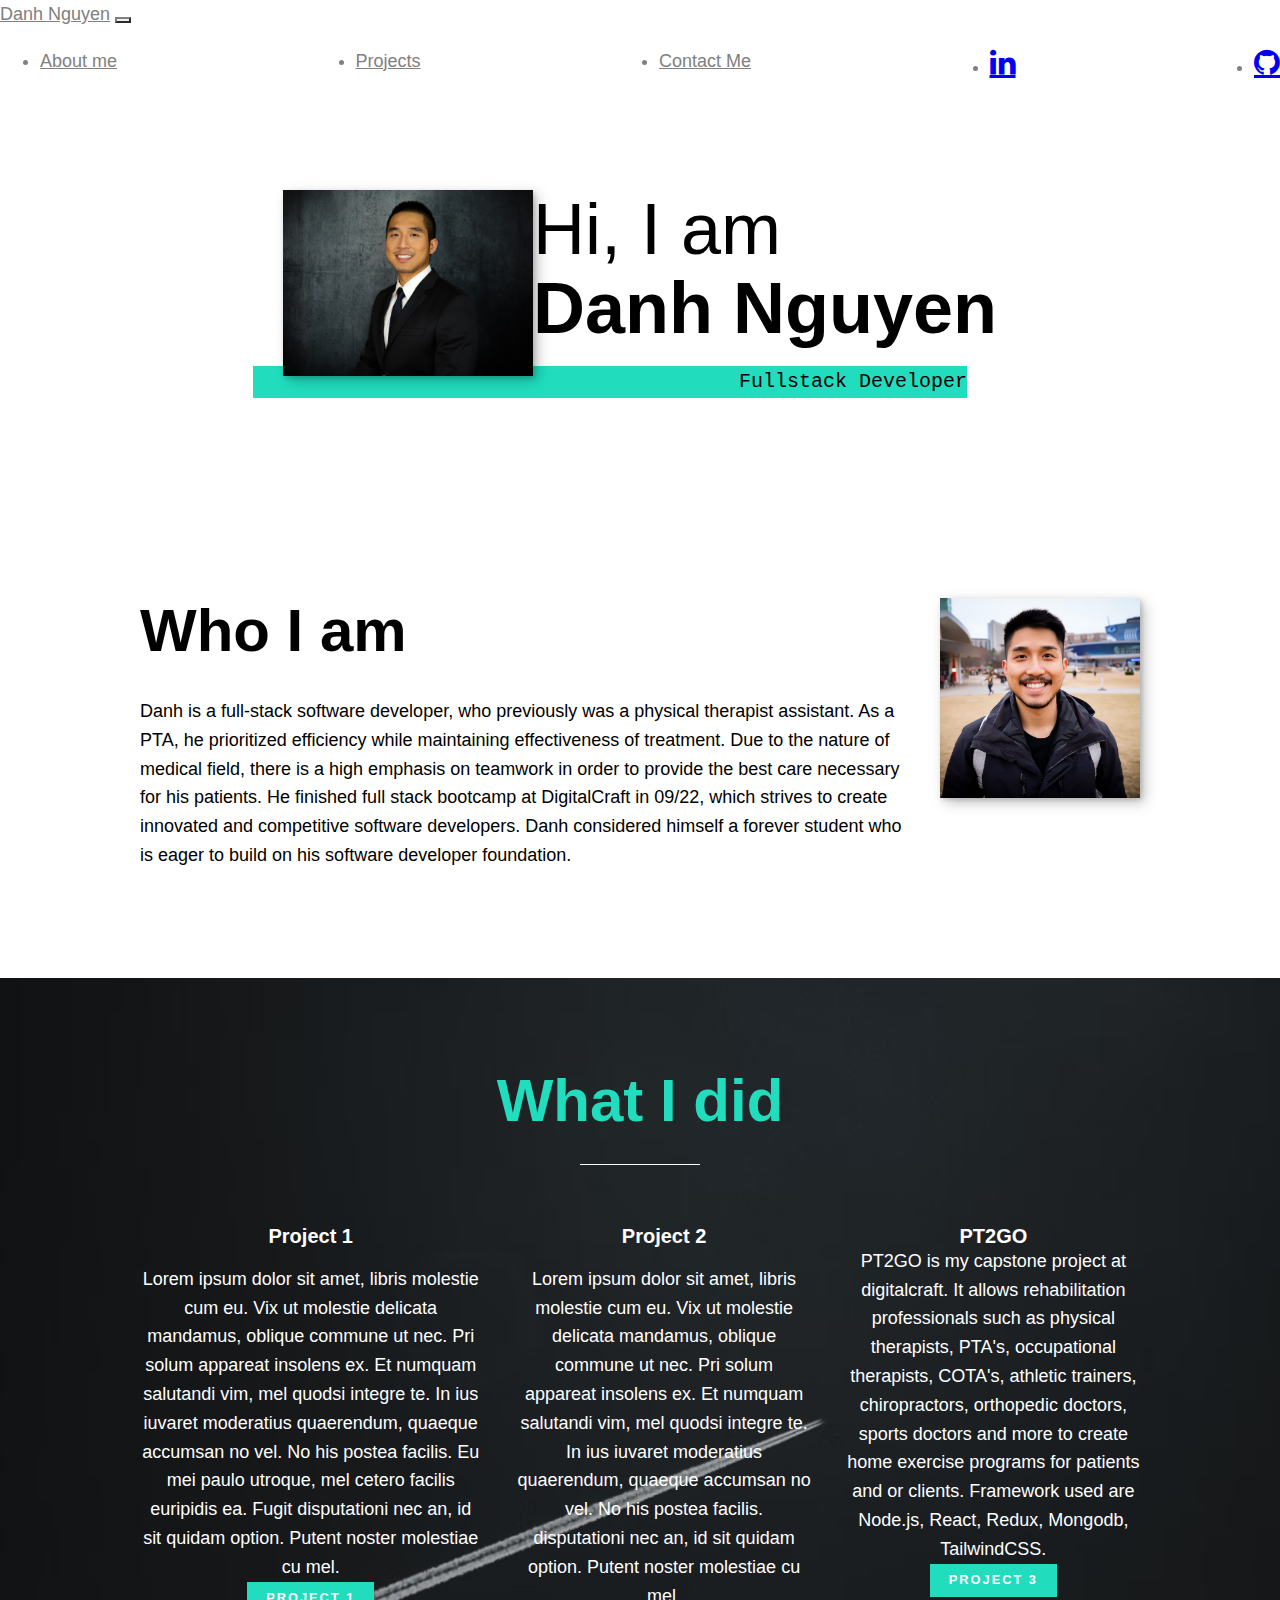
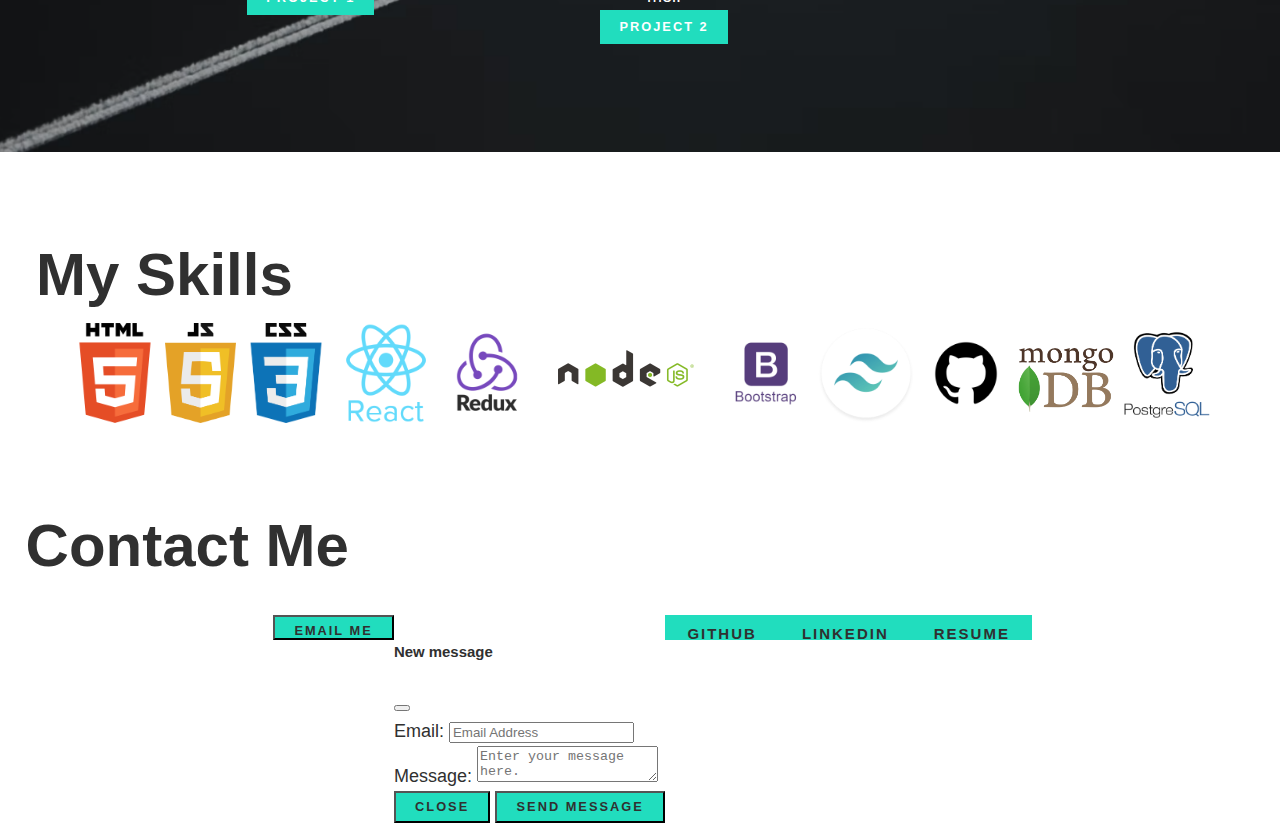
==== index.html @ 998408da "updated resume" ====
<!DOCTYPE html>
<html lang="en">
  <head>
    <meta charset="UTF-8" />
    <meta http-equiv="X-UA-Compatible" content="IE=edge" />
    <meta name="viewport" content="width=device-width, initial-scale=1.0" />
    <!-- CSS only -->
    <link
      href="https://cdn.jsdelivr.net/npm/bootstrap@5.2.0-beta1/dist/css/bootstrap.min.css"
      rel="stylesheet"
      integrity="sha384-0evHe/X+R7YkIZDRvuzKMRqM+OrBnVFBL6DOitfPri4tjfHxaWutUpFmBp4vmVor"
      crossorigin="anonymous"
    />
    <script
      src="https://cdn.jsdelivr.net/npm/bootstrap@5.2.0-beta1/dist/js/bootstrap.bundle.min.js"
      integrity="sha384-pprn3073KE6tl6bjs2QrFaJGz5/SUsLqktiwsUTF55Jfv3qYSDhgCecCxMW52nD2"
      crossorigin="anonymous"
    ></script>
    <link rel="stylesheet" href="./style.css" />
    <link
      rel="stylesheet"
      href="https://cdnjs.cloudflare.com/ajax/libs/font-awesome/4.7.0/css/font-awesome.min.css"
    />
    <title>Portfolio</title>
  </head>
  <nav class="navbar navbar-expand-lg nav-link">
    <div class="container-fluid">
      <a href="#home" class="navbar-brand">Danh Nguyen</a>
      <button
        class="navbar-toggler ml-auto custom-toggler"
        type="button"
        data-bs-toggle="collapse"
        data-bs-target="#navbarSupportedContent"
      >
        <span class="navbar-toggler-icon"></span>
      </button>
      <div
        class="collapse navbar-collapse nav-link"
        id="navbarSupportedContent"
      >
        <ul class="navbar-nav ms-auto mb-2 mb-lg-0 nav-link navbarr">
          <li class="nav-item">
            <a class="nav-link active" aria-current="page" href="#aboutMe"
              >About me</a
            >
          </li>
          <li class="nav-item">
            <a class="nav-link active" href="#services">Projects</a>
          </li>
          <li class="nav-item">
            <a class="nav-link active" href="#contactMe">Contact Me</a>
          </li>
          <li>
            <a
              href="https://www.linkedin.com/in/danh-nguyen-223625219/"
              target="_blank"
              class="fa fa-linkedin"
              style="font-size: 30px"
            ></a>
          </li>
          <li>
            <a
              href="https://github.com/dannyng777"
              target="_blank"
              class="fa fa-github"
              style="font-size: 30px"
            ></a>
          </li>
          <!-- <li class="nav-item dropdown">
            <a class="nav-link dropdown-toggle" href="#" id="navbarDropdown" role="button" data-bs-toggle="dropdown" aria-expanded="false">
                Dropdown
            </a>
            <ul class="dropdown-menu" aria-labelledby="navbarDropdown">
                <li><a class="dropdown-item" href="#">Action</a></li>
                <li><a class="dropdown-item" href="#">Another action</a></li>
                <li><hr class="dropdown-divider"></li>
                <li><a class="dropdown-item" href="#">Something else here</a></li>
            </ul>
        </li> -->
        </ul>
      </div>
    </div>
  </nav>
  <body>
    <!-- <img id="background" background="/Portfolio/ales-nesetril-Im7lZjxeLhg-unsplash Medium.jpg"> -->
    <!--Actual page-->
    <!--Intro page-->
    <section class="intro" id="">
      <h1 class="section__title section__title--intro">
        Hi, I am <strong>Danh Nguyen</strong>
      </h1>
      <p class="section__subtitle section__subtitle--intro">
        Fullstack Developer
      </p>
      <img src="pics/ProfilePic.JPG" alt="" class="intro__img" />
    </section>
    <!--About Me-->
    <section class="about-me" id="aboutMe">
      <h2 class="section__title section__title--about">Who I am</h2>
      <p class="section__subtitle section__title--about"></p>
      <div class="about-me__body">
        <p>
          Danh is a full-stack software developer, who previously was a physical therapist assistant. As a PTA, he prioritized
          efficiency while maintaining effectiveness of treatment. Due to the
          nature of medical field, there is a high emphasis on teamwork in order
          to provide the best care necessary for his patients. He finished full
          stack bootcamp at DigitalCraft in 09/22, which strives to create
          innovated and competitive software developers. Danh considered himself
          a forever student who is eager to build on his software developer
          foundation.
        </p>
        <p></p>
      </div>
      <img src="pics/atlantaProfilePic.jpg" alt="" class="about-me__img" />
      <!-- add About Me picture-->
    </section>
    <!--Services-->
    <section class="my-services" id="services">
      <h2 class="section__title section__title--services">What I did</h2>
      <div class="services">
        <div class="service">
          <h3>Project 1</h3>
          <p>
            Lorem ipsum dolor sit amet, libris molestie cum eu. Vix ut molestie
            delicata mandamus, oblique commune ut nec. Pri solum appareat
            insolens ex. Et numquam salutandi vim, mel quodsi integre te. In ius
            iuvaret moderatius quaerendum, quaeque accumsan no vel. No his
            postea facilis. Eu mei paulo utroque, mel cetero facilis euripidis
            ea. Fugit disputationi nec an, id sit quidam option. Putent noster
            molestiae cu mel.
            <br>
            <a href="#work" class="btn">Project 1</a>
          </p>
        </div>

        <!-- /project -->
        <div class="service">
          <h3>Project 2</h3>
          <p>
            Lorem ipsum dolor sit amet, libris molestie cum eu. Vix ut molestie
            delicata mandamus, oblique commune ut nec. Pri solum appareat
            insolens ex. Et numquam salutandi vim, mel quodsi integre te. In ius
            iuvaret moderatius quaerendum, quaeque accumsan no vel. No his
            postea facilis. disputationi nec an, id sit quidam option. Putent
            noster molestiae cu mel.
            <br>
            <a href="#work" class="btn">Project 2</a>
          </p>
        </div>

        <!-- /project -->
        <div class="service">
          <h3>PT2GO</h3>
            PT2GO is my capstone project at digitalcraft. It allows rehabilitation professionals such as physical therapists, 
            PTA's, occupational therapists, COTA's, athletic trainers, chiropractors, 
            orthopedic doctors, sports doctors and more to create home exercise programs for patients and or clients.
            Framework used are Node.js, React, Redux, Mongodb, TailwindCSS.
            <br>
          <a target="_blank" href="https://github.com/chrisNGUYENERR/React-PT2Go" class="btn">Project 3</a>
        </div>
        <!-- /project -->
      </div>
      <!--projects-->
    </section>
    <section class="my-work" id="work">
      <h2 class="section__title">My Skills</h2>
      <p class="section__subtitle"></p>
      <div class="portfolio__items">
        <div class="portfolio">
          <a class="portfolio__item">
            <!-- add hef="" to add a link-->
            <img src="pics/HTML.png" alt="" class="portfolio__img" />
          </a>
        </div>
        <div class="portfolio">
          <a class="portfolio__item">
            <img src="pics/JSS.png" alt="" class="portfolio__img" />
          </a>
        </div>
        <div class="portfolio">
          <a class="portfolio__item">
            <img src="pics/CSS.png" alt="" class="portfolio__img" />
          </a>
        </div>
        <div class="portfolio">
          <a class="portfolio__item">
            <img src="pics/React.png" alt="" class="portfolio__img" />
          </a>
        </div>
        <div class="portfolio">
          <a class="portfolio__item">
            <img src="pics/Redux.png" alt="" class="portfolio__img" />
          </a>
        </div>
        <div class="portfolio">
          <a class="portfolio__item">
            <img src="pics/nodeJS.png" alt="" class="portfolio__img" />
          </a>
        </div>
        <div class="portfolio">
          <a class="portfolio__item">
            <img src="pics/Bootstrap.png" alt="" class="portfolio__img" />
          </a>
        </div>
        <div class="portfolio">
          <a class="portfolio__item">
            <img src="pics/Tailwind.png" alt="" class="portfolio__img" />
          </a>
        </div>
        <div class="portfolio">
          <a class="portfolio__item">
            <img src="pics/github.png" alt="" class="portfolio__img" />
          </a>
        </div>
        <div class="portfolio">
          <a class="portfolio__item">
            <img src="pics/mongoDB.png" alt="" class="portfolio__img" />
          </a>
        </div>
        <div class="portfolio">
          <a class="portfolio__item">
            <img src="pics/PostgresSQL.png" alt="" class="portfolio__img" />
          </a>
        </div>
      </div>
    </section>
    <!--Contact Me-->
    <footer class="contact-me" id="contactMe">
      <h2 class="section__title">Contact Me</h2>
      <ul class="social-list">
        <!-- Modal for contact-->
        <button
          type="button"
          class="btn social-list__item"
          data-bs-toggle="modal"
          data-bs-target="#exampleModal"
          data-bs-whatever=""
        >
          Email Me
        </button>
        <div
          class="modal fade"
          id="exampleModal"
          tabindex="-1"
          aria-labelledby="exampleModalLabel"
          aria-hidden="true"
        >
          <div class="modal-dialog">
            <div class="modal-content">
              <div class="modal-header">
                <h5 class="modal-title" id="exampleModalLabel">New message</h5>
                <button
                  type="button"
                  class="btn-close"
                  data-bs-dismiss="modal"
                  aria-label="Close"
                ></button>
              </div>
              <div class="modal-body">
                <form action="https://formsubmit.co/dan.c.nguyen7@gmail.com" method="POST">
                  <div class="mb-3">
                    <label for="recipient-name" class="col-form-label"
                      >Email:</label
                    >
                    <input
                      type="email"
                      class="form-control"
                      id="recipient-name"
                      placeholder="Email Address"
                      required
                    />
                  </div>
                  <div class="mb-3">
                    <label for="message-text" class="col-form-label"
                      >Message:</label
                    >
                    <textarea
                      type="text"
                      class="form-control"
                      id="message-text"
                      placeholder="Enter your message here."
                      required
                    ></textarea>
                  </div>
                    <button
                      type="button"
                      class="btn btn-secondary"
                      data-bs-dismiss="modal"
                    >
                      Close
                    </button>
                    <button type="submit" class="btn btn-primary">
                      Send message
                    </button>
                </form>
              </div>
            </div>
          </div>
        </div>
          <a
            class="btn social-list__item"
            target="_blank"
            style="font-size: 15px"
            href="https://github.com/dannyng777"
          >
            Github</a>
          <a
            class=" btn social-list__item"
            target="_blank"
            style="font-size: 15px"
            href="https://www.linkedin.com/in/danh-nguyen-223625219/"
          >
            LinkedIn</a
          >
          <a
          class=" btn social-list__item"
          target="_blank"
          style="font-size: 15px"
          href="https://docs.google.com/document/d/e/2PACX-1vR_zTY87llMXiBj6zulV5QYeZfVIcs6el648bzgvXRXL-2iZ5l53Z50khIxjmu8Uf8HE3xnyDyCW9Ti/pub"
        >
          Resume</a
        >
      </ul>
    </footer>
    <script src="index.js"></script>
  </body>
</html>
---- style.css ----
/* Custom properties*/
*,
*::before
*::after{
    box-sizing: border-box; /*Changing how padding is calculated, make it within a width */
}

:root{
    --ff-primary: 'Source Sans Pro', sans-serif;
    --ff-secondary: 'Source Code Pro', monospace;

    --fw-reg:300;
    --fw-bold:900;

    
    --clr-light: #fff;
    --clr-text: #303030;
    --clr-accent: #21ddbe;

    --fs-h1: 3rem;
    --fs-h2: 2.25rem;
    --fs-h3: 1.25rem;
    --fs-body: 1rem;

    --bs:0.25em 0.25em 0.75em rgba(0,0,0,.25),
         0.125em 0.125em 0.25em rgba(0,0,0,.15)
}

@media(min-width:800px){
    :root{
        --fs-h1: 4.5rem;
        --fs-h2: 3.75rem;
        --js-h3: 1.5rem;
        --fs-body: 1.125rem;
    }
}

/* General Styling*/
body{
    background:var(--clr-light);
    color: var(--clr-dark);
    margin:0;
    font-family: var(--ff-primary);
    font-size: var(--fs-body);
    line-height: 1.6;
}

section{
    padding: 5em 2em; /* padding for whole section*/
}

img{
    display:block;
    max-width: 100%;
}

strong { font-weight: var(--fw-bold);}

:focus {
    outline:3px solid var(--clr-accent);
    outline-offset: 3px;
}
/* Buttons */ 

.btn{
    display:inline-block;
    padding: .5em 1.5em;
    background:var(--clr-accent);
    color: var(--clr-dark);
    text-decoration: none;
    cursor: pointer;
    font-size: .8rem;
    text-transform: uppercase;
    letter-spacing: 2px;
    font-weight: var(--fw-bold);
    transition: transform 200ms ease-in-out;
}

.btn:hover{
    transform: scale(1.1);
}
/* typography */
h1,
h2,
h3{
    line-height: 1.1;
    margin: 0;
}

h1 {font-size: var(--fs-h1)}
h2 {font-size: var(--fs-h2)}
h3 {font-size: var(--fs-h3)}

.section__title{
    margin-bottom: .25em;
}

.section__title--intro{
    font-weight: var(--fw-reg);
}

.section__title--intro strong {
    display:block
}

.section__subtitle{
    margin:0;
    font-size: var(--fs-h3);
}

.section__subtitle--intro,
.section__subtitle--about{
    background: var(--clr-accent);
    font-family: var(--ff-secondary);
    margin-bottom: 1em;
}

.section__subtitle--work{
    color: var(--clr-accent);
    font-weight: var(--fw-bold);
    margin-bottom: 2em;
}

.menuButtons{
    display: flex;
    align-content: space-around;
    margin-left: 75%;
}

/* Nav Bar */
.nav-link {
    color: gray !important;
}

.navbar-brand{
    color:grey !important;
}

.navbar-nav{
    display: flex;
    justify-content: space-between;
}

.custom-toggler.navbar-toggler {
    border-color: grey;
}
.custom-toggler .navbar-toggler-icon {
    background-image: url(
"data:image/svg+xml;charset=utf8,%3Csvg viewBox='0 0 32 32' xmlns='http://www.w3.org/2000/svg'%3E%3Cpath stroke='rgba(128, 128, 128, 100)' stroke-width='2' stroke-linecap='round' stroke-miterlimit='10' d='M4 8h24M4 16h24M4 24h24'/%3E%3C/svg%3E");
}

/* Intro Section*/

.intro__img {
    box-shadow: var(--bs);
}

.section__subtitle--intro{
    display: inline-block;
}

@media(min-width:600px){
    .intro{
        display: grid;
        width: min-content;
        margin: auto; /* margin: 0 auto => top=bottom=0 AND left=right=auto */
        grid-template-areas: 
        "img title"
        "img subtitle";
        grid-template-columns: min-content max-content;
    }
    .intro__img{
        grid-area: img;
        min-width: 250px;
        positon:relative;
        z-index: 2;
    }
    .section__subtitle--intro{
        align-self: start;
        grid-column:  -1/1 ;
        grid-row: 2;
        text-align: right;
        position: relative;
        left: -1.5em;
        width:calc(100% +1.5em);
    }
}

/* My services section */

.my-services {
    background-color: var(--clr-dark);
    background-image: url(pics/Screen\ Shot\ 2022-09-21\ at\ 9.00.55\ PM.png);
    background-size: cover;
    /* background-blend-mode: multiply ; */
    color: var(--clr-light);
    text-align: center;
}


.section__title--services{
    color: var(--clr-accent);
    position: relative;
}

.section__title--services::after{
    content: '';
    display: block;
    width: 2em;
    height: 1px;
    margin: 0.5em auto 1em;
    background: var(--clr-light);
    opacity: 25;
}

.service{
    max-width: 500px;
    margin: 0 auto;
}

@media (min-width:800px) {
    .services {
        display: flex;
        max-width: 1000px; 
        margin-left: auto;
        margin-right: auto;
    }
    .service + .service {
        margin-left: 2em;
    }
}

.about-me {
    max-width: 1000px;
    margin: 0 auto;
}

.about-me__img{
    box-shadow: var(--bs);
}

@media (min-width: 600px) {
    .about-me{
        display: grid;
        grid-template-columns: 1fr 200px;
        grid-template-areas:
        "title img"
        "substile img"
        "text img";
        grid-column-gap: 2em;
    }    

    .section__title-about{
        grid-area: title;
    }

    .section__subtitle--about{
        grid-column: 1/-1;
        grid-row: 2;
        position: relative;
        left: -2em;
        width: calc(100%+4em);
        padding-left: 2em;
        padding-right: calc(200px+4em);
    }
    .about-me__img{
        grid-area:img;
        position: relative;
        z-index: 2;
    }
}

/* My Work */

.my-work{
    background-color: var(--clr-dark);
    color: var(--clr-text);
}

.portfolio__items{
    display: flex;
    flex-wrap: wrap;
    justify-content: center ;
}

.portfolio{
    display: flex;
    grid-template-columns: repeat(auto-fit,minmax(300px,1fr));
}

/* .portfolio__item{
    background: var(--clr-accent);
} */

.portfolio__img{
    width: 100pxS;
    height: 100px;
    object-fit: cover;
    transition: 
        transform 750ms cubic-bezier(.5,0,.5,1),
        opacity 250ms linear;
}

.portfolio__img:hover,
.portfolio__item:focus .porfolio__img{
    transform: scale(1.2);
    opacity: .75;
}

.footer{
    background: #111;
    color: var(--clr-accent);
    text-align: center;
    padding: 2.5em 0;
}

.footer a {
    color: inherit;
    text-decoration: none;
}

.footer__link{
    font-weight: var(--fw-bold);
}

.footer__link:hover,
.social-list__link:hover{
    opacity: .7;
}

.footer__link:hover{
    text-decoration: underline;
}

.social-list{
    list-style:none;
    display: flex;
    justify-content: center;
    height: 25px;
    margin: 2em 0;
    padding:0;
}

.social-list__item{
    width: auto;
    height: auto;
    margin: 0, 5em;
    text-align: center;
}

.social-list__link{
    padding: 5em;
}

.contact-me{
    padding-left: 2%;
    background-color: var(--clr-dark);
    color: var(--clr-text);
}
/* .fa-linkedin {
    background: #007bb5;
    color: white;
    margin: 5px;
}

.fa-github{
    background:fixed;
    color:black;
    margin: 5px;
} */
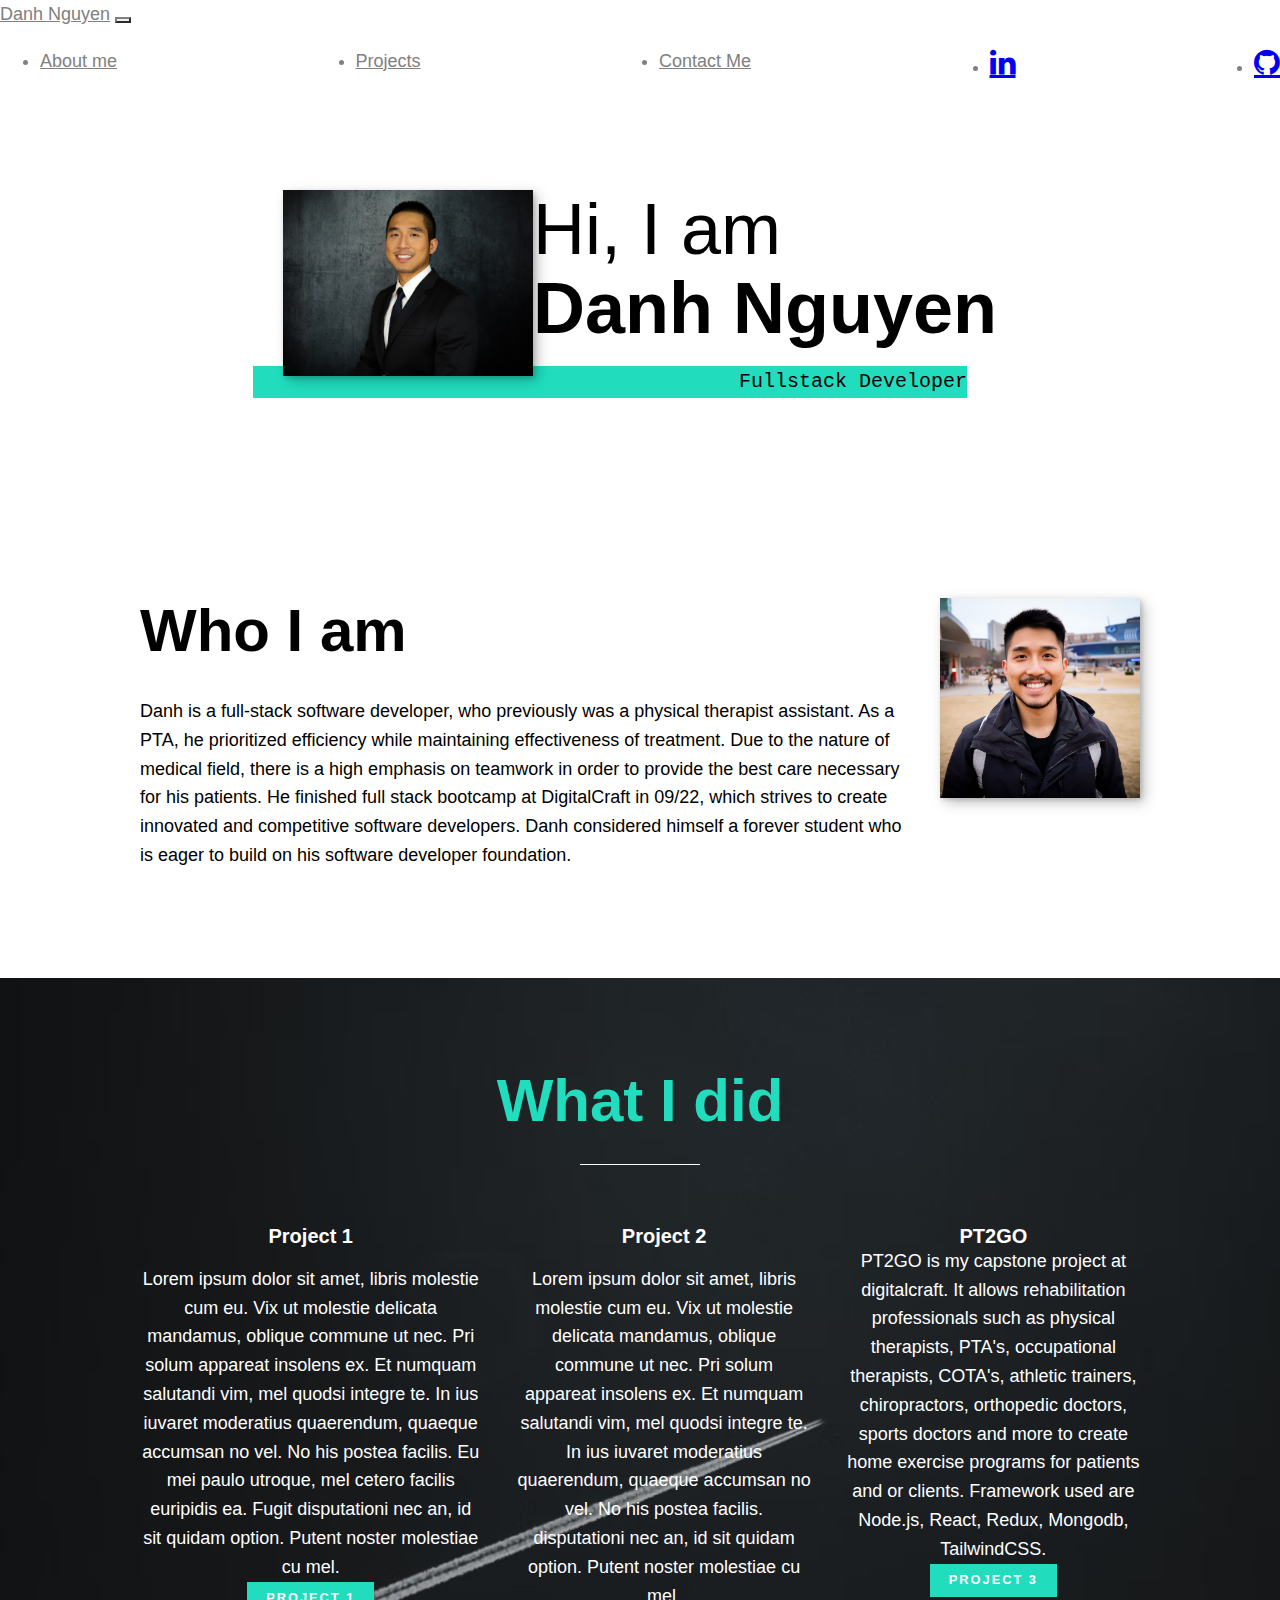
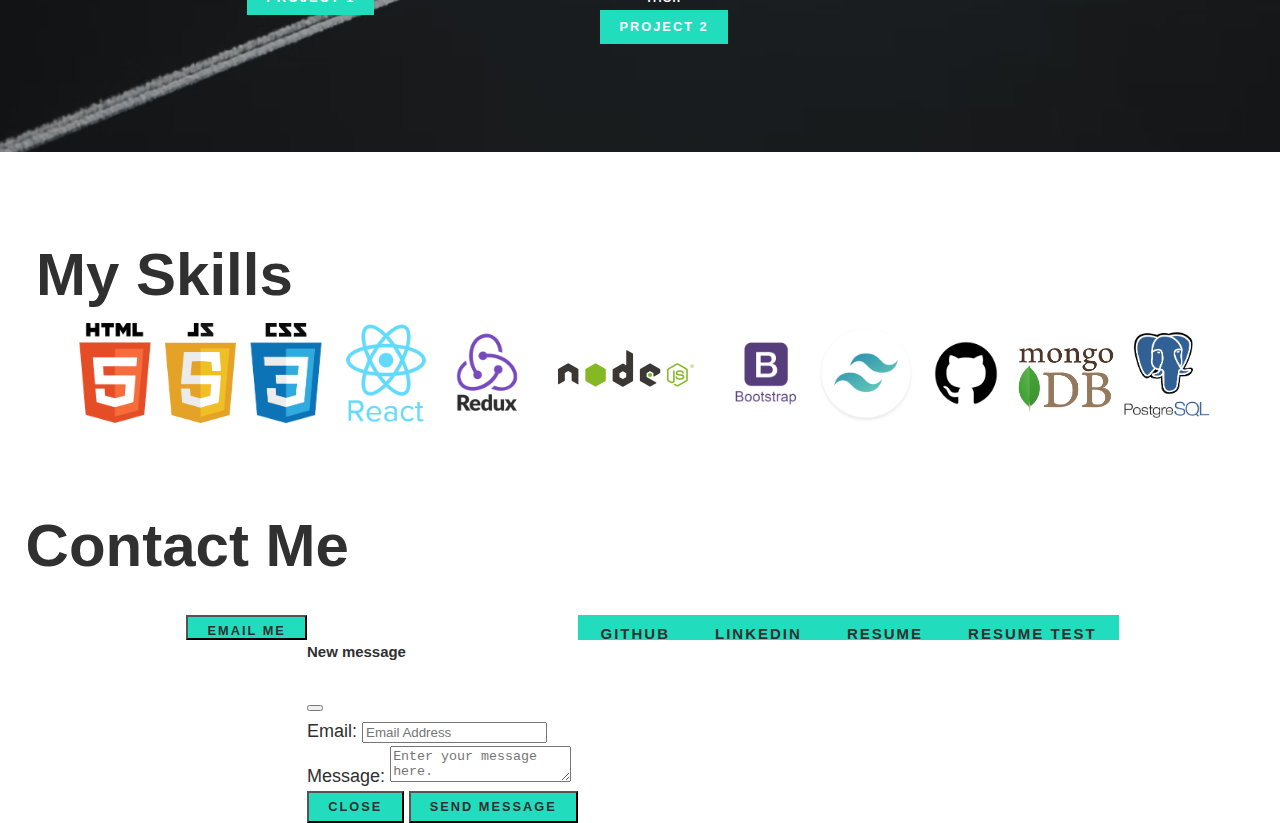
==== commit 452834c8: "testing local resume" ====
--- a/index.html
+++ b/index.html
@@ -320,6 +320,14 @@
         >
           Resume</a
         >
+        <a
+        class=" btn social-list__item"
+        target="_blank"
+        style="font-size: 15px"
+        href="/Final-Resume.pdf"
+      >
+        Resume test</a
+      >
       </ul>
     </footer>
     <script src="index.js"></script>
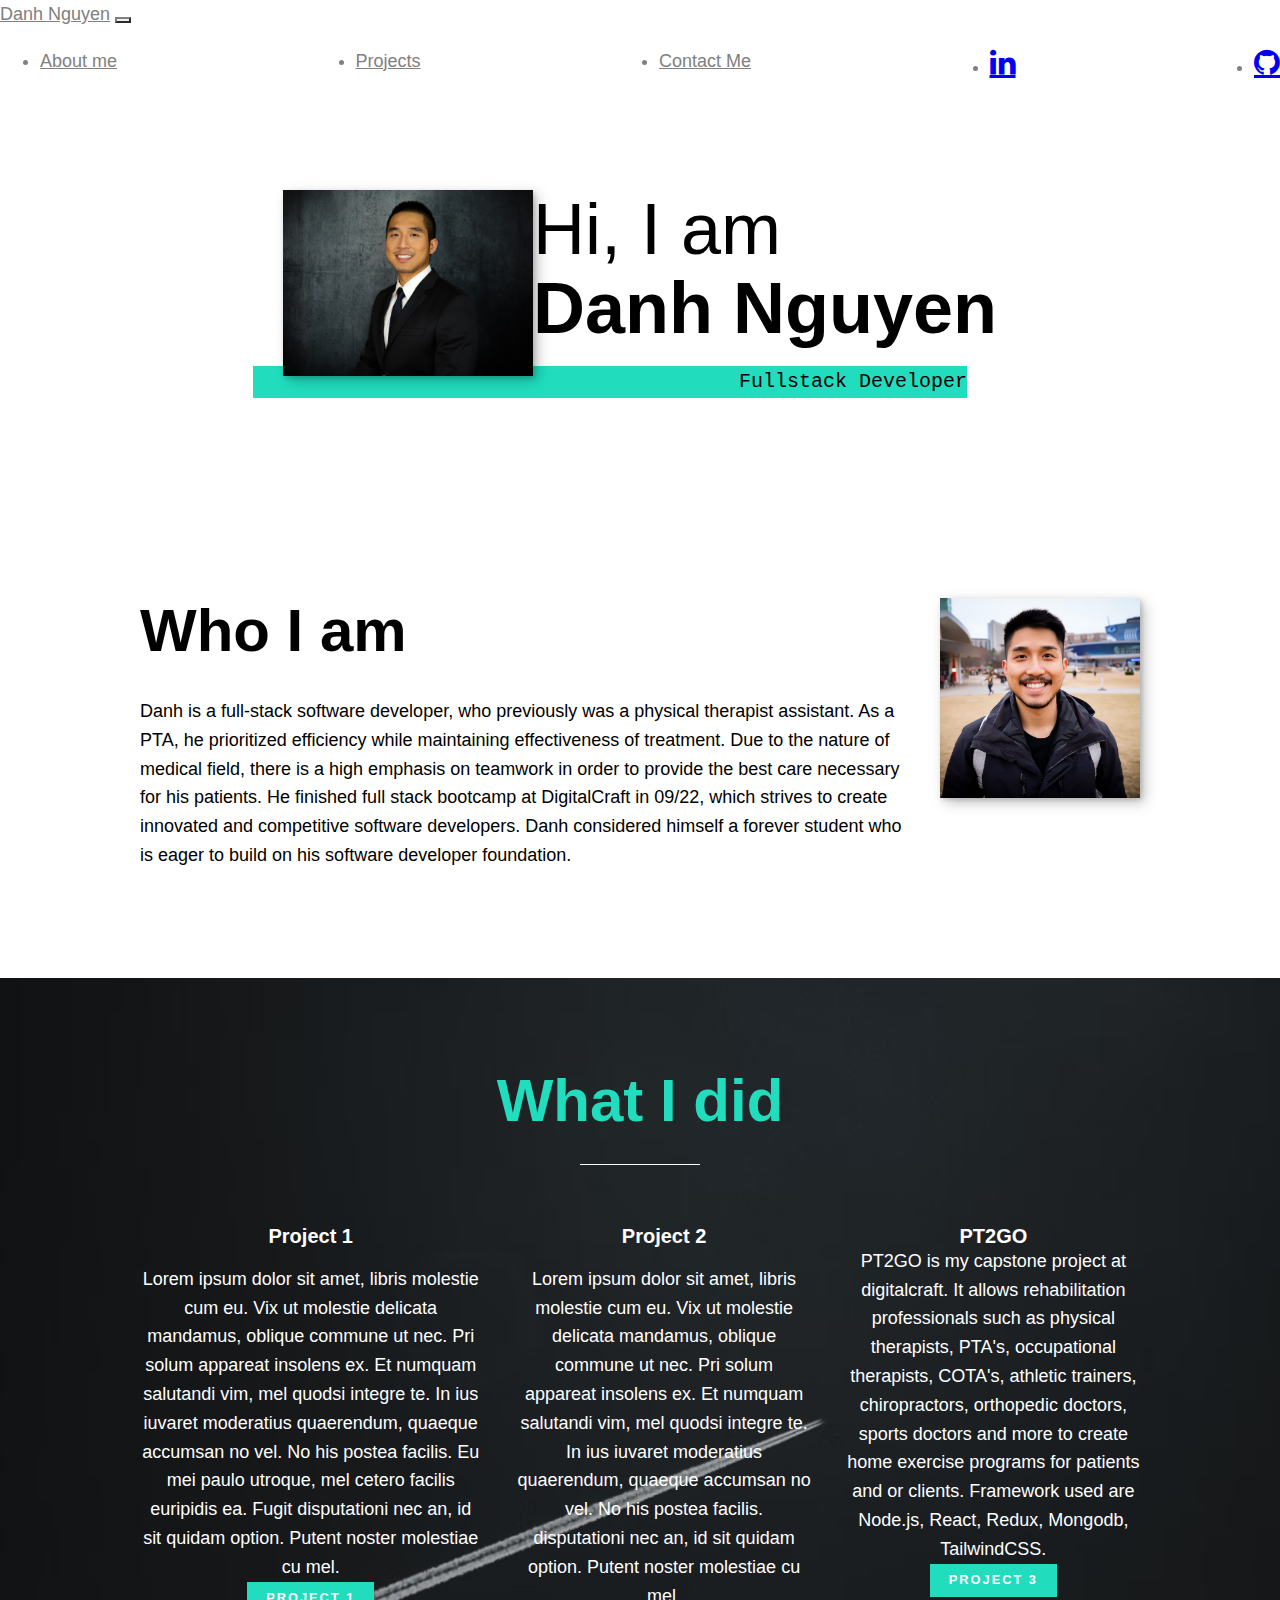
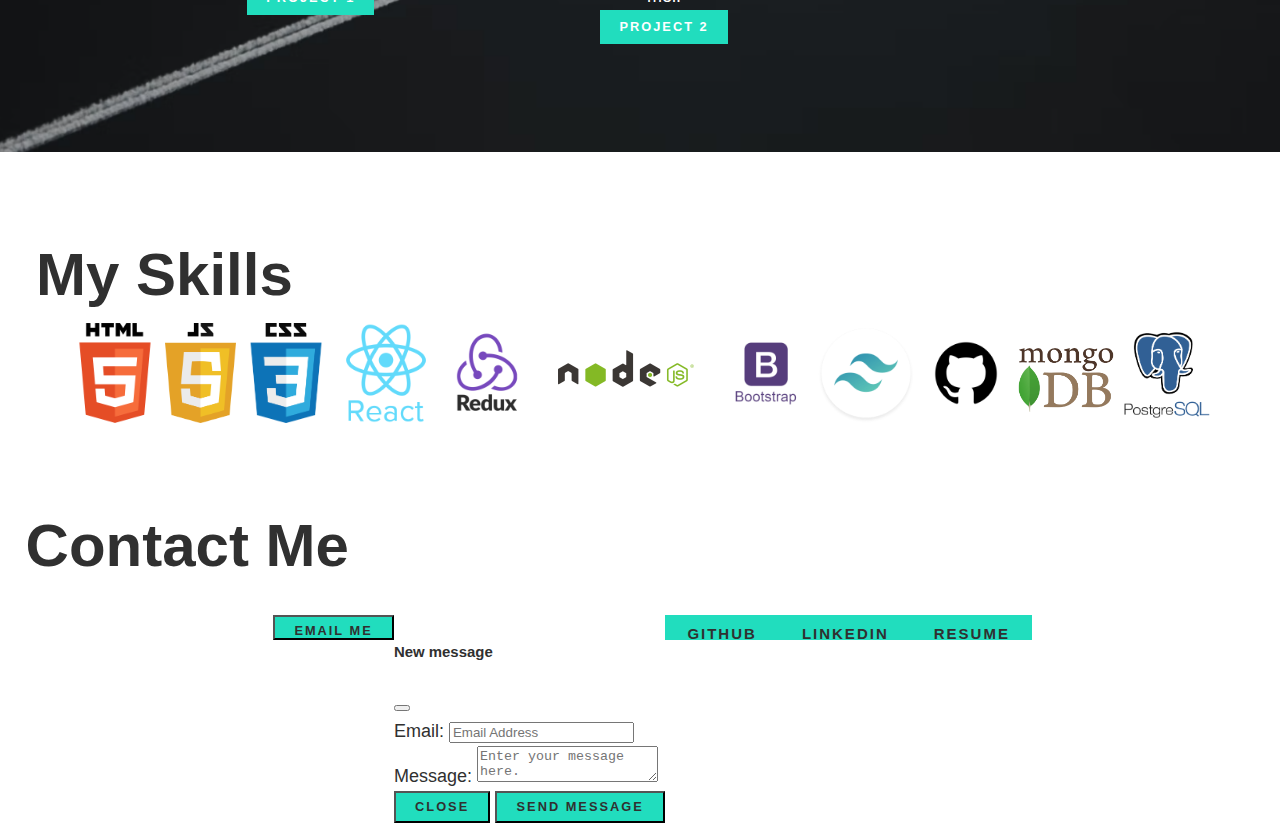
==== commit 50211fee: "final resume update" ====
--- a/index.html
+++ b/index.html
@@ -312,21 +312,13 @@
           >
             LinkedIn</a
           >
-          <a
-          class=" btn social-list__item"
-          target="_blank"
-          style="font-size: 15px"
-          href="https://docs.google.com/document/d/e/2PACX-1vR_zTY87llMXiBj6zulV5QYeZfVIcs6el648bzgvXRXL-2iZ5l53Z50khIxjmu8Uf8HE3xnyDyCW9Ti/pub"
-        >
-          Resume</a
-        >
         <a
         class=" btn social-list__item"
         target="_blank"
         style="font-size: 15px"
-        href="/Final-Resume.pdf"
+        href="/Tech-Resume.pdf"
       >
-        Resume test</a
+        Resume</a
       >
       </ul>
     </footer>
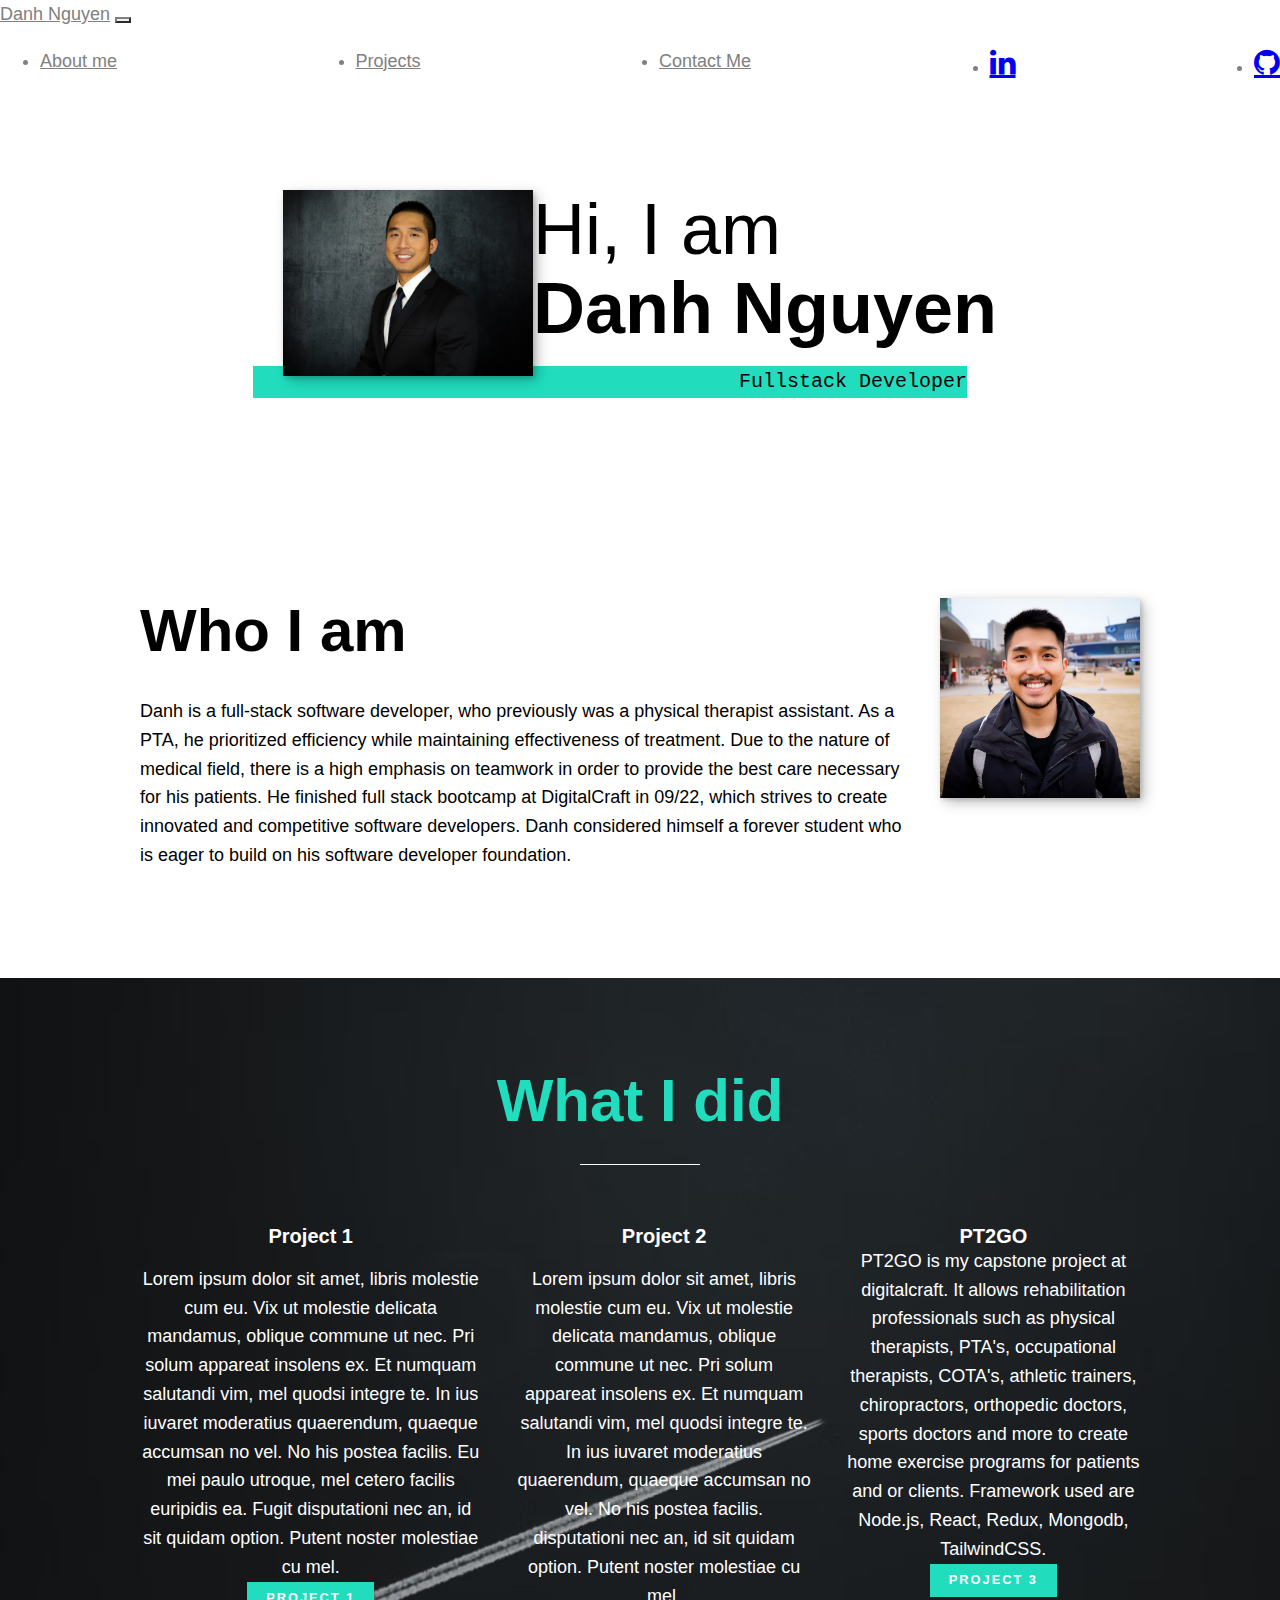
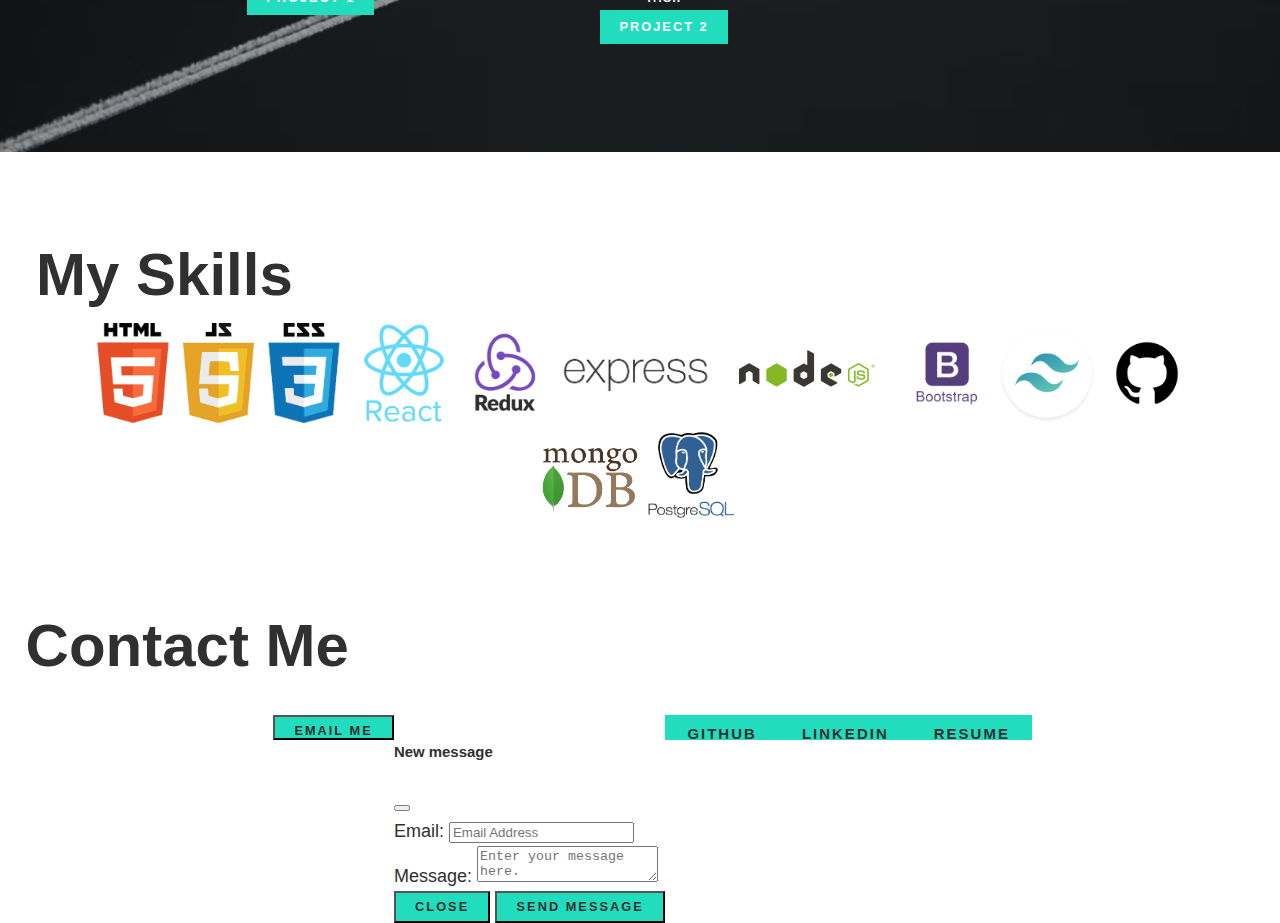
==== commit dd9d4f51: "last one" ====
--- a/index.html
+++ b/index.html
@@ -192,6 +192,11 @@
             <img src="pics/Redux.png" alt="" class="portfolio__img" />
           </a>
         </div>
+        <div class="portfolio">
+            <a class="portfolio__item">
+              <img src="pics/Express.png" alt="" class="portfolio__img" />
+            </a>
+          </div>
         <div class="portfolio">
           <a class="portfolio__item">
             <img src="pics/nodeJS.png" alt="" class="portfolio__img" />
--- a/style.css
+++ b/style.css
@@ -285,7 +285,7 @@
 }
 
 .portfolio{
-    display: flex;
+    display: flexbox;
     grid-template-columns: repeat(auto-fit,minmax(300px,1fr));
 }
 
@@ -345,7 +345,7 @@
 .social-list__item{
     width: auto;
     height: auto;
-    margin: 0, 5em;
+    margin: 0, 5em,5em;
     text-align: center;
 }
 
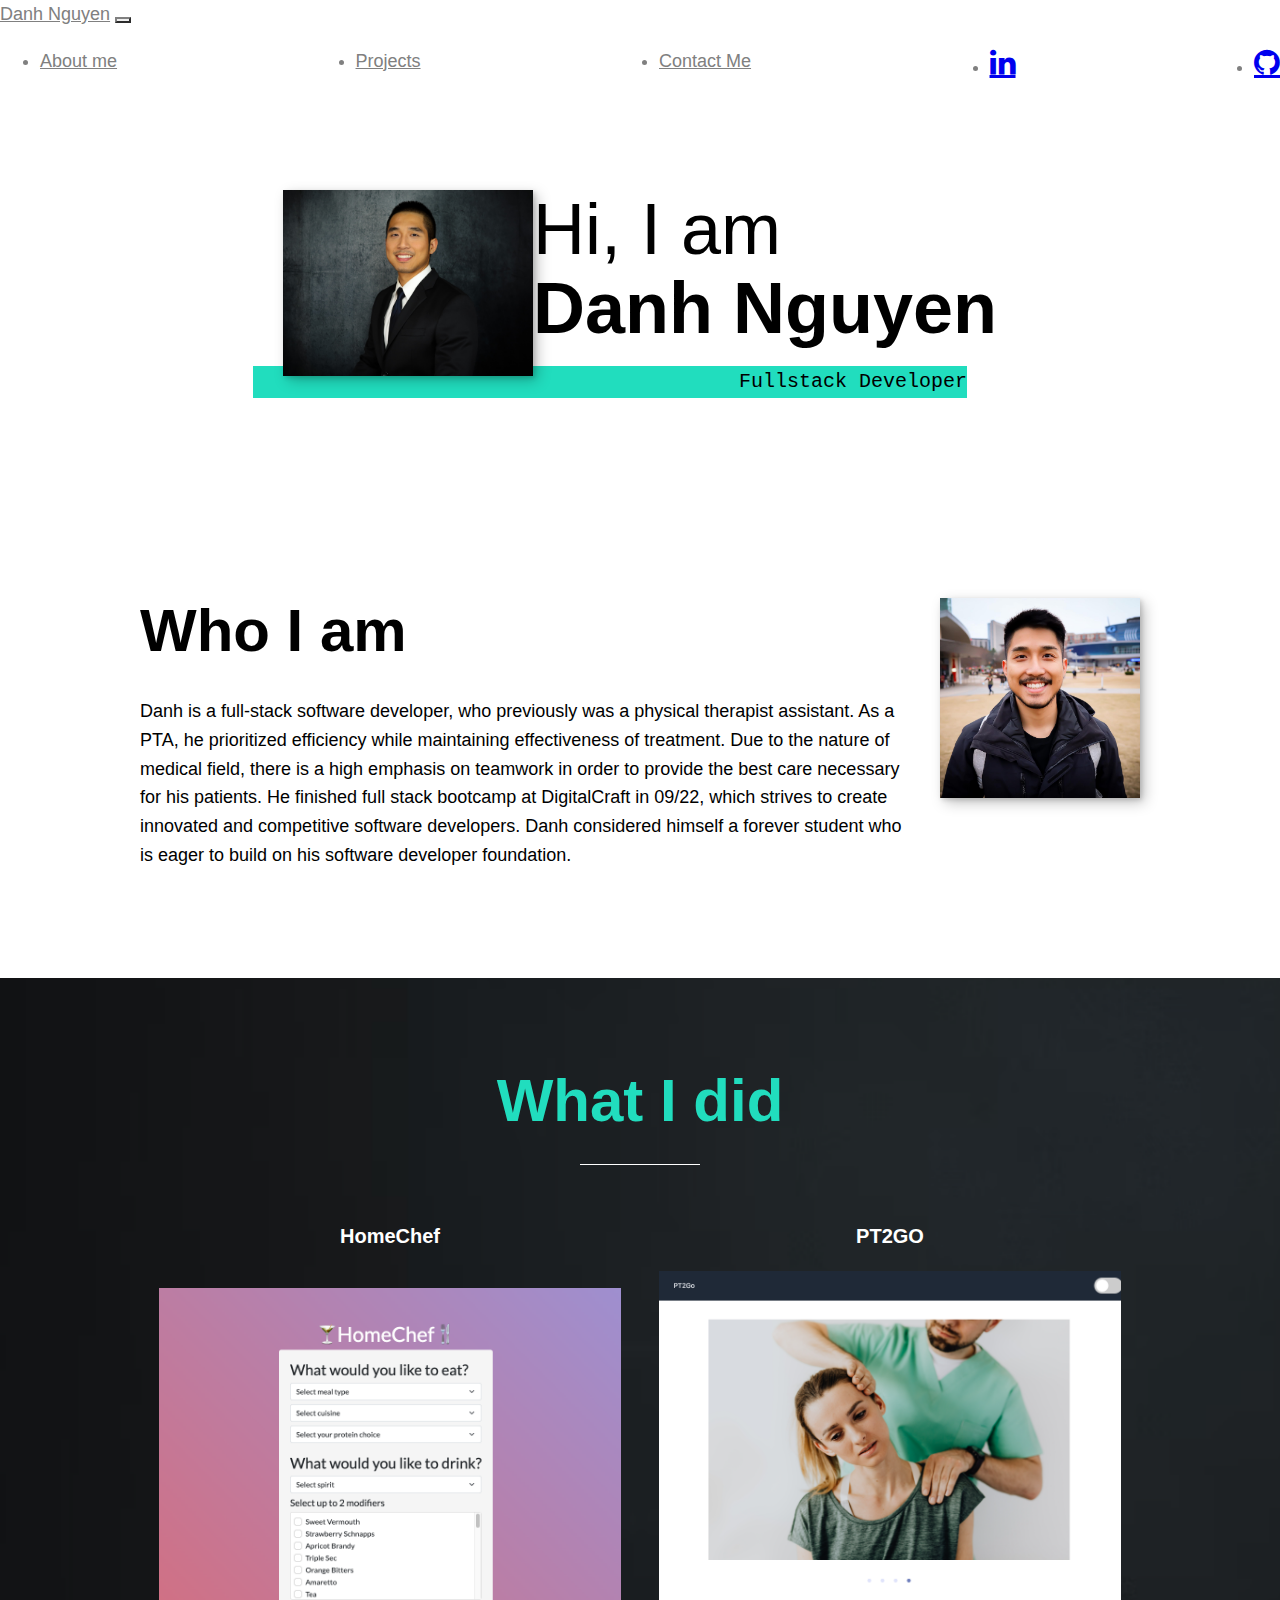
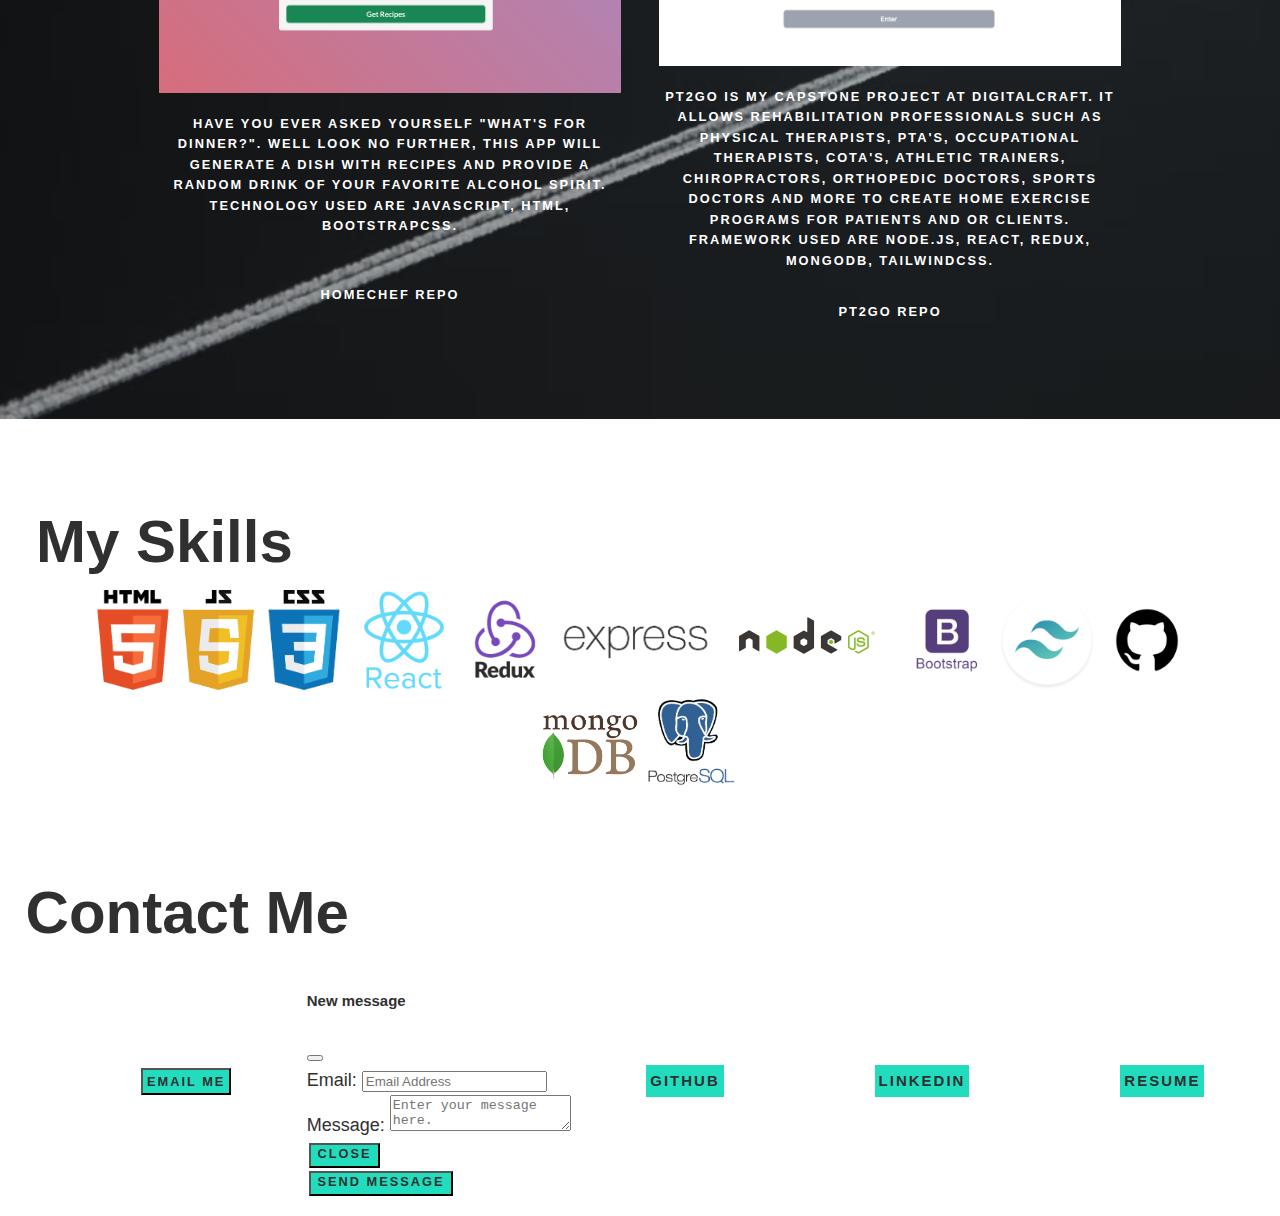
==== commit a5911d2d: "updated portfolio" ====
--- a/index.html
+++ b/index.html
@@ -119,46 +119,35 @@
       <h2 class="section__title section__title--services">What I did</h2>
       <div class="services">
         <div class="service">
-          <h3>Project 1</h3>
-          <p>
-            Lorem ipsum dolor sit amet, libris molestie cum eu. Vix ut molestie
-            delicata mandamus, oblique commune ut nec. Pri solum appareat
-            insolens ex. Et numquam salutandi vim, mel quodsi integre te. In ius
-            iuvaret moderatius quaerendum, quaeque accumsan no vel. No his
-            postea facilis. Eu mei paulo utroque, mel cetero facilis euripidis
-            ea. Fugit disputationi nec an, id sit quidam option. Putent noster
-            molestiae cu mel.
-            <br>
-            <a href="#work" class="btn">Project 1</a>
+          <h3>HomeChef</h3>
+          <p class="service-pg">
+            <a href="https://menuappp.netlify.app/" class="service-btn">
+              <img src="pics/MenuApp.png" alt="" class="" />
+              <br>
+              Have you ever asked yourself "What's for dinner?". Well look no further, 
+              this app will generate a dish with recipes and provide a random drink of 
+              your favorite alcohol spirit. Technology used are javascript, HTML, BootstrapCSS. 
+            </a>
           </p>
-        </div>
-
+          <a href="https://github.com/dannyng777/menu_app" class="repo-btn"> HomeChef Repo
+          </a>
+        </div>
         <!-- /project -->
-        <div class="service">
-          <h3>Project 2</h3>
-          <p>
-            Lorem ipsum dolor sit amet, libris molestie cum eu. Vix ut molestie
-            delicata mandamus, oblique commune ut nec. Pri solum appareat
-            insolens ex. Et numquam salutandi vim, mel quodsi integre te. In ius
-            iuvaret moderatius quaerendum, quaeque accumsan no vel. No his
-            postea facilis. disputationi nec an, id sit quidam option. Putent
-            noster molestiae cu mel.
-            <br>
-            <a href="#work" class="btn">Project 2</a>
-          </p>
-        </div>
-
-        <!-- /project -->
+        <br>
         <div class="service">
           <h3>PT2GO</h3>
-            PT2GO is my capstone project at digitalcraft. It allows rehabilitation professionals such as physical therapists, 
+          <p class="service-pg">
+            <a href="https://pt2go.netlify.app/" class="service-btn">
+              <img src="pics/PT2GO.png" alt="" class="" />
+              <br>
+              PT2GO is my capstone project at digitalcraft. It allows rehabilitation professionals such as physical therapists, 
             PTA's, occupational therapists, COTA's, athletic trainers, chiropractors, 
             orthopedic doctors, sports doctors and more to create home exercise programs for patients and or clients.
             Framework used are Node.js, React, Redux, Mongodb, TailwindCSS.
-            <br>
-          <a target="_blank" href="https://github.com/chrisNGUYENERR/React-PT2Go" class="btn">Project 3</a>
-        </div>
-        <!-- /project -->
+            </a>
+          </p>
+          <a target="_blank" href="https://github.com/dannyng777/React-PT2Go" class="repo-btn"> PT2GO Repo</a>
+        </div>
       </div>
       <!--projects-->
     </section>
@@ -303,13 +292,16 @@
           </div>
         </div>
           <a
+            type="button"
             class="btn social-list__item"
             target="_blank"
+            
             style="font-size: 15px"
             href="https://github.com/dannyng777"
           >
             Github</a>
           <a
+            type="button"
             class=" btn social-list__item"
             target="_blank"
             style="font-size: 15px"
@@ -318,10 +310,11 @@
             LinkedIn</a
           >
         <a
+        type="button"
         class=" btn social-list__item"
         target="_blank"
         style="font-size: 15px"
-        href="/Tech-Resume.pdf"
+        href="/Final-Resume.pdf"
       >
         Resume</a
       >
--- a/style.css
+++ b/style.css
@@ -64,11 +64,13 @@
 /* Buttons */ 
 
 .btn{
-    display:inline-block;
-    padding: .5em 1.5em;
+    display:table;
+    padding-bottom: 2%;
     background:var(--clr-accent);
     color: var(--clr-dark);
     text-decoration: none;
+    margin: 1%;
+    text-align: center;
     cursor: pointer;
     font-size: .8rem;
     text-transform: uppercase;
@@ -215,13 +217,46 @@
 }
 
 .service{
+    display: grid;
+    justify-content: center;
     max-width: 500px;
     margin: 0 auto;
+}
+
+.service-btn{
+    display:inline-block;
+    padding: .5em 1.5em;
+    color: var(--clr-dark);
+    text-decoration: none;
+    cursor: pointer;
+    font-size: .8rem;
+    text-transform: uppercase;
+    letter-spacing: 2px;
+    font-weight: var(--fw-bold);
+    transition: transform 200ms ease-in-out;
+    }
+.service-btn:hover{
+    transform: scale(1.1);
+}
+
+.repo-btn{
+    display:inline;
+    text-align: center;
+    padding: .5em .5em;
+    color: var(--clr-dark);
+    text-decoration: none;
+    cursor: pointer;
+    font-size: .8rem;
+    text-transform: uppercase;
+    letter-spacing: 2px;
+    font-weight: var(--fw-bold);
+    transition: transform 200ms ease-in-out;
 }
 
 @media (min-width:800px) {
     .services {
         display: flex;
+        justify-content: center;
         max-width: 1000px; 
         margin-left: auto;
         margin-right: auto;
@@ -334,19 +369,17 @@
 }
 
 .social-list{
-    list-style:none;
     display: flex;
+    flex-wrap: wrap;
     justify-content: center;
-    height: 25px;
-    margin: 2em 0;
-    padding:0;
+    
 }
 
 .social-list__item{
-    width: auto;
-    height: auto;
-    margin: 0, 5em,5em;
-    text-align: center;
+    display: inline-flex;
+    justify-content: center;
+    margin: auto;
+    padding: 4px;;
 }
 
 .social-list__link{
@@ -357,15 +390,4 @@
     padding-left: 2%;
     background-color: var(--clr-dark);
     color: var(--clr-text);
-}
-/* .fa-linkedin {
-    background: #007bb5;
-    color: white;
-    margin: 5px;
-}
-
-.fa-github{
-    background:fixed;
-    color:black;
-    margin: 5px;
-} */+}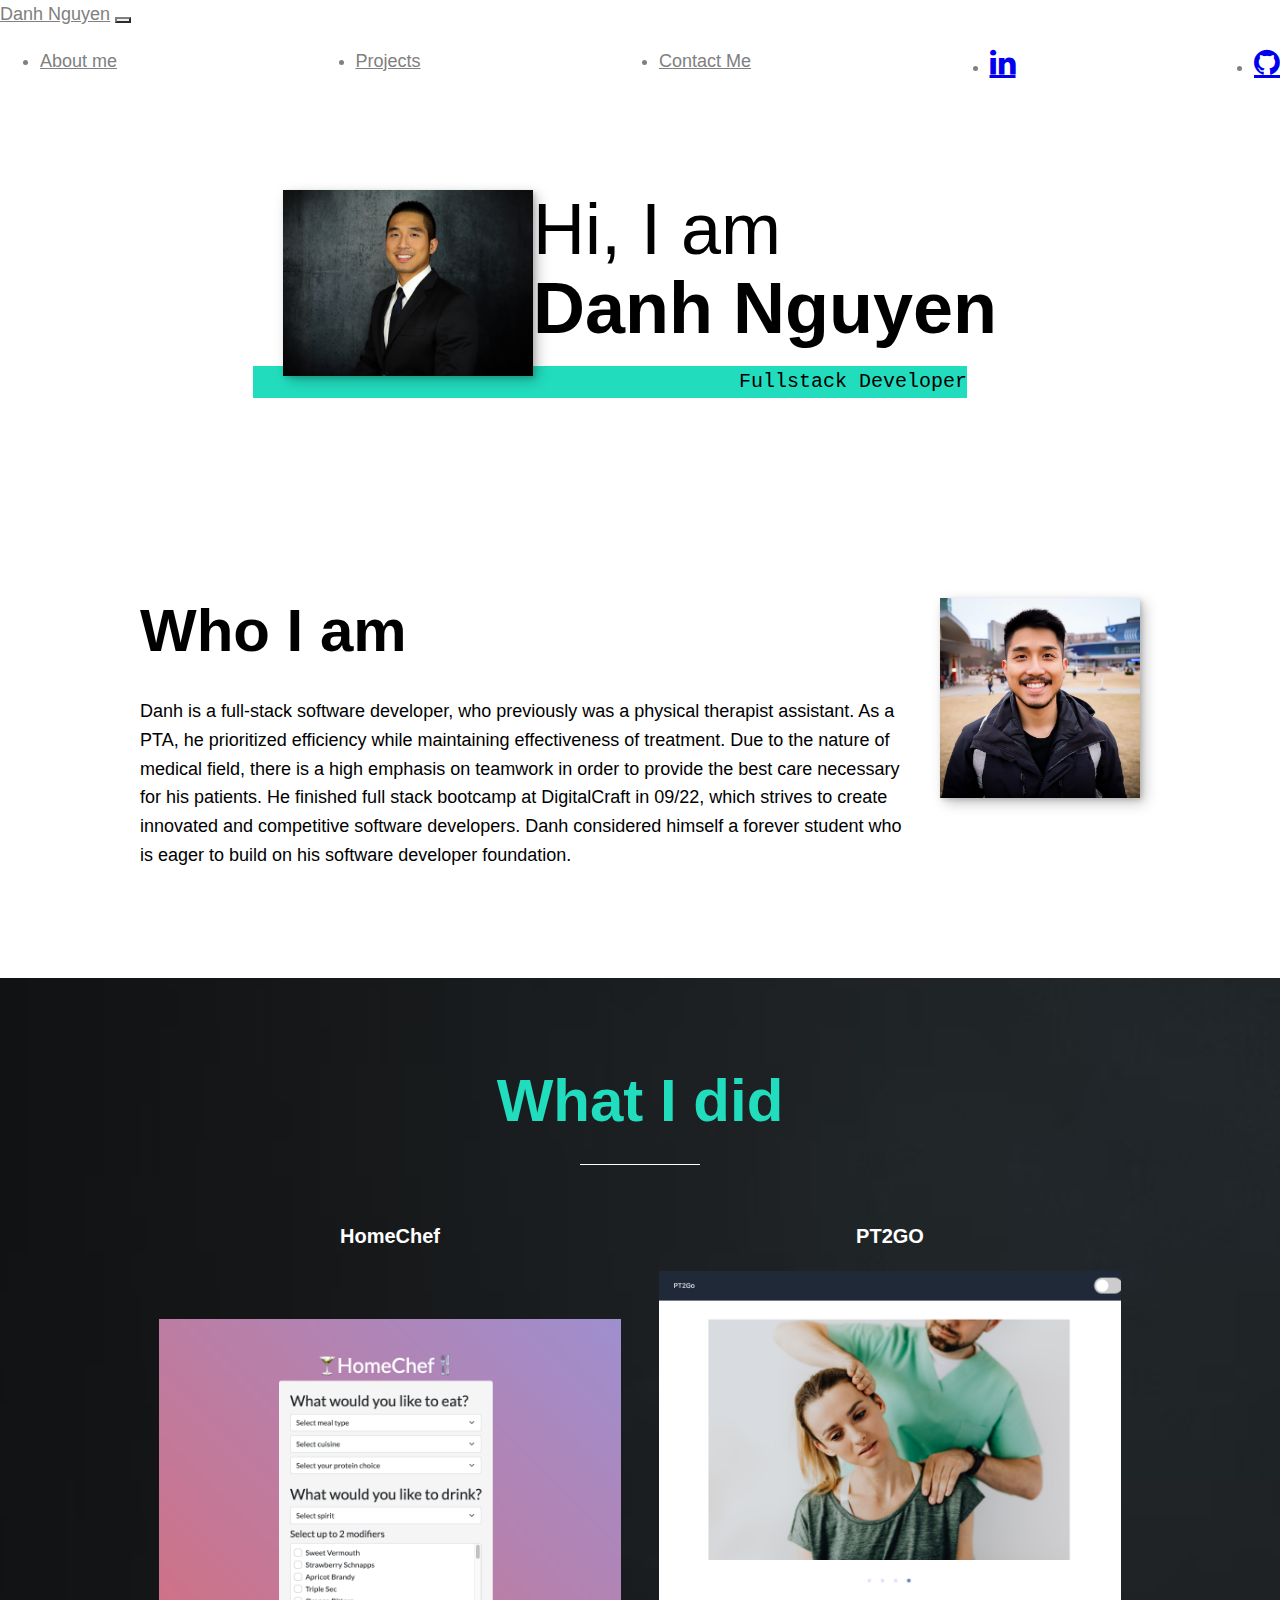
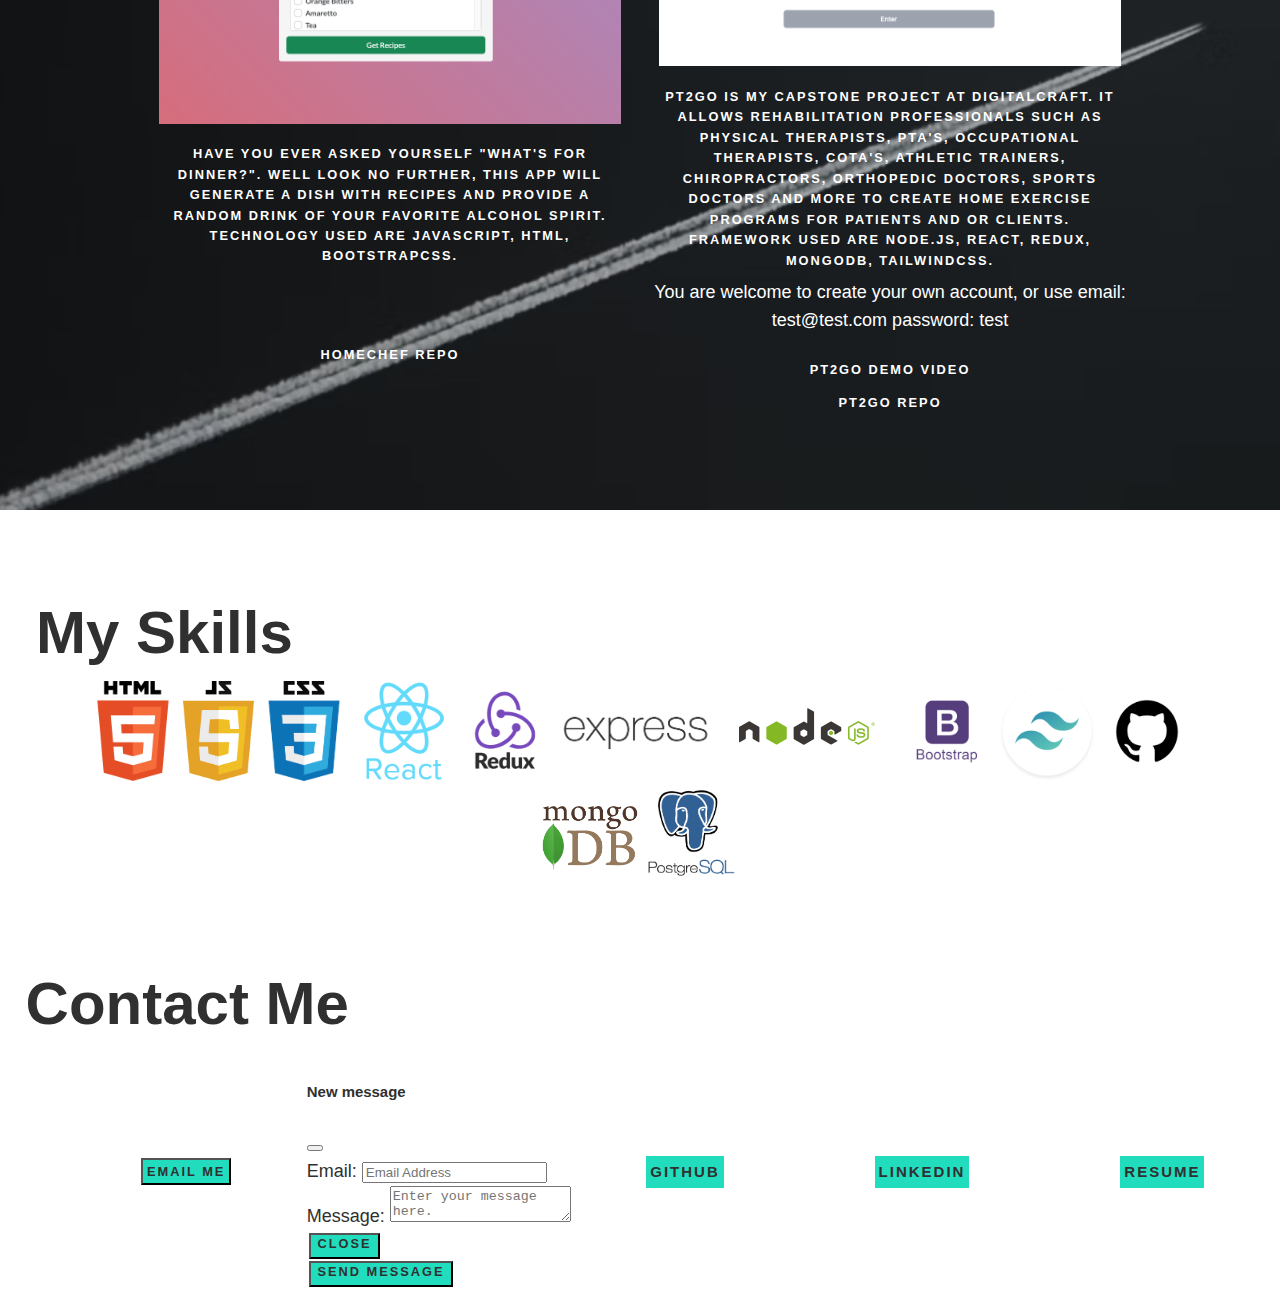
==== commit 4459bff0: "updated pt2go video link" ====
--- a/index.html
+++ b/index.html
@@ -137,7 +137,7 @@
         <div class="service">
           <h3>PT2GO</h3>
           <p class="service-pg">
-            <a href="https://pt2go.netlify.app/" class="service-btn">
+            <a href="https://pt2go.onrender.com/" class="service-btn">
               <img src="pics/PT2GO.png" alt="" class="" />
               <br>
               PT2GO is my capstone project at digitalcraft. It allows rehabilitation professionals such as physical therapists, 
@@ -145,7 +145,9 @@
             orthopedic doctors, sports doctors and more to create home exercise programs for patients and or clients.
             Framework used are Node.js, React, Redux, Mongodb, TailwindCSS.
             </a>
+            <a>You are welcome to create your own account, or use email: test@test.com  password: test</a>
           </p>
+          <a target="_blank" href="https://youtu.be/U0dJIg17Dc4" class="repo-btn"> PT2GO Demo video</a>
           <a target="_blank" href="https://github.com/dannyng777/React-PT2Go" class="repo-btn"> PT2GO Repo</a>
         </div>
       </div>
